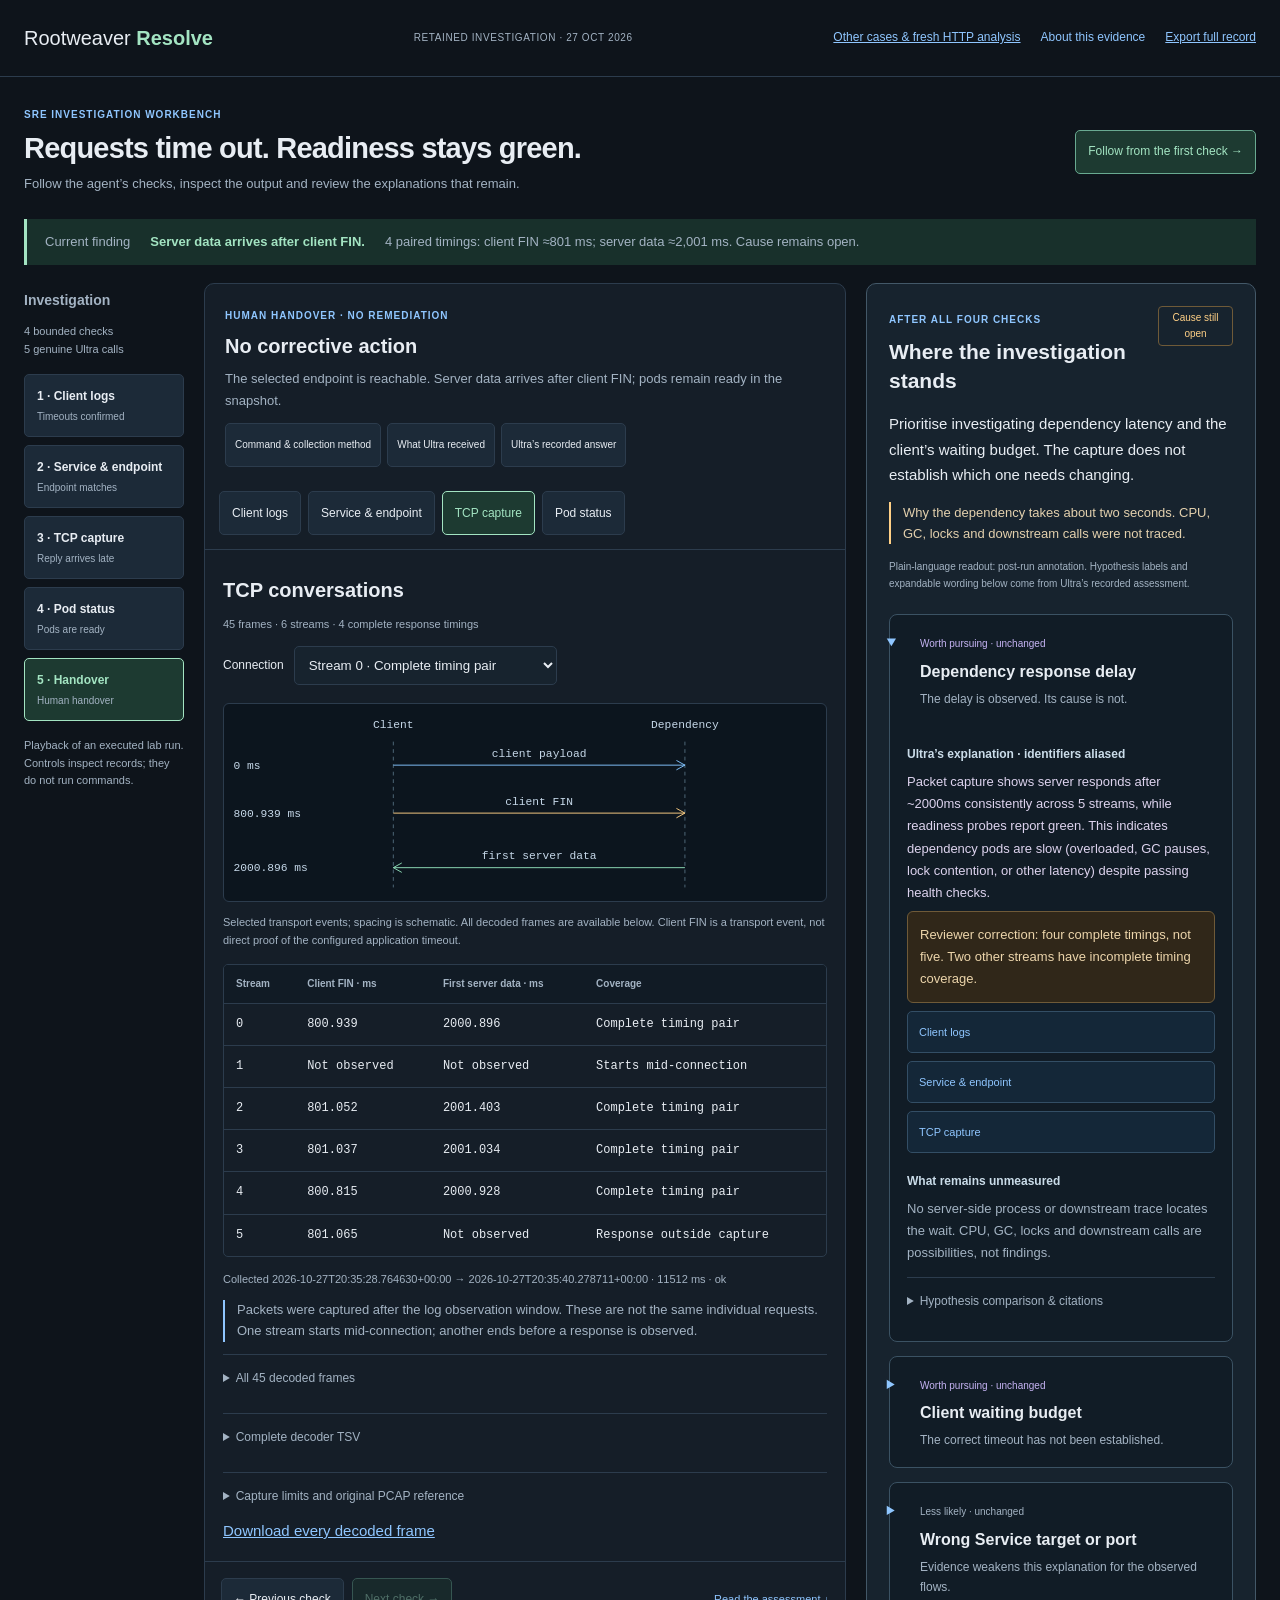
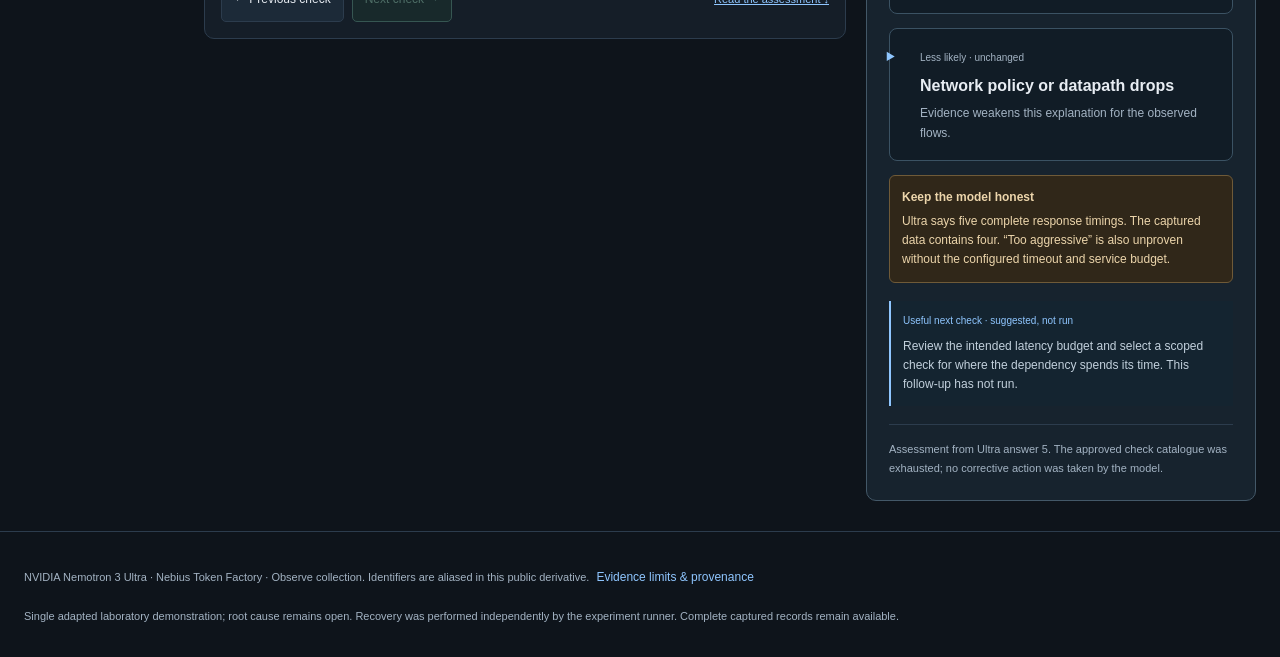
==== src/rootweaver_resolve/workspace/index.html @ 3020f9a6 "feat(resolve): VW-2321 package standalone app, CI and original research evidence provenance-harness:" ====
<!doctype html>
<html lang="en"><head><meta charset="utf-8"><meta name="viewport" content="width=device-width,initial-scale=1"><title>Rootweaver Resolve · Evidence workbench</title><link rel="icon" href="favicon.svg" type="image/svg+xml"><link rel="stylesheet" href="workbench.css"></head>
<body><a class="skip" href="#workspace">Skip to evidence</a>
<header><a class="brand" href="./">Rootweaver <b>Resolve</b></a><span class="run-badge">RETAINED INVESTIGATION · 27 OCT 2026</span><nav aria-label="Workspace"><a href="cases.html">Other cases &amp; fresh HTTP analysis</a><button id="about">About this evidence</button><a href="data/investigation/session.json" download="resolve-investigation.json">Export full record</a></nav></header>
<main><section class="case-heading"><div><span class="eyebrow">SRE INVESTIGATION WORKBENCH</span><h1>Requests time out. Readiness stays green.</h1><p>Follow the agent’s checks, inspect the output and review the explanations that remain.</p></div><button id="start" class="primary">Follow from the first check →</button></section>
<div class="finding"><span>Current finding</span><strong id="finding">Loading retained evidence…</strong><span id="finding-limit"></span></div>
<nav class="mobile-jumps" aria-label="Jump to investigation detail"><a href="#workspace">Inspect the evidence ↓</a><a href="#assessment-title">Read the assessment ↓</a></nav>
<p id="load-status" role="status">Loading the recorded investigation.</p>
<div id="app" class="workbench" hidden>
<aside class="steps"><h2>Investigation</h2><p class="scope">4 bounded checks<br>5 genuine Ultra calls</p><nav id="check-list" aria-label="Recorded investigation checks"></nav><p class="scope">Playback of an executed lab run. Controls inspect records; they do not run commands.</p></aside>
<section id="workspace" class="workspace" tabindex="-1" aria-label="Evidence workspace"><div class="check-heading"><span id="check-stage" class="eyebrow"></span><h2 id="check-title"></h2><p id="check-result"></p><div class="check-actions"><button id="method">Command &amp; collection method</button><button id="model-input">What Ultra received</button><button id="model-answer">Ultra’s recorded answer</button></div></div><div id="signal-tabs" class="signal-tabs" aria-label="Available evidence views"></div><p id="evidence-status" class="evidence-selection" role="status" hidden></p><div id="evidence" class="pane"></div><div class="step-actions"><button id="previous">← Previous check</button><button id="next" class="primary">Next check →</button><a href="#assessment-title">Read the assessment ↓</a></div></section>
<aside id="assessment" class="theories assessment-panel" aria-labelledby="assessment-title"></aside>
</div></main>
<footer>NVIDIA Nemotron 3 Ultra · Nebius Token Factory · Observe collection. Identifiers are aliased in this public derivative. <button id="limits">Evidence limits &amp; provenance</button><p>Single adapted laboratory demonstration; root cause remains open. Recovery was performed independently by the experiment runner. Complete captured records remain available.</p></footer>
<dialog id="drawer" aria-labelledby="drawer-title"><div class="drawer-heading"><h2 id="drawer-title"></h2><button id="close-drawer" aria-label="Close evidence details">Close ×</button></div><div id="drawer-body"></div></dialog>
<script type="module" src="workbench.mjs"></script></body></html>
---- src/rootweaver_resolve/workspace/workbench.css ----
:root{color-scheme:dark;--bg:#0e141b;--panel:#151e28;--border:#2c3c4d;--ink:#e8edf3;--muted:#a3b3c3;--blue:#8fc6ff;--green:#a3e4c2;--amber:#ffd086}*{box-sizing:border-box}body{margin:0;background:var(--bg);color:var(--ink);font:15px/1.6 -apple-system,BlinkMacSystemFont,'Segoe UI',sans-serif}header,main,footer,.option-nav{max-width:1600px;margin:auto}header{padding:24px 32px;display:flex;align-items:center;justify-content:space-between;gap:15px;border-bottom:1px solid var(--border)}a{color:var(--blue)}.brand{color:var(--ink);text-decoration:none;font-size:20px}.brand b{color:var(--green)}.prototype{font-size:10px;letter-spacing:.1em;color:var(--muted)}main{padding:0 32px}.option-nav{display:flex;gap:7px;flex-wrap:wrap;padding:16px 32px}.option-nav a{padding:9px 13px;border:1px solid var(--border);border-radius:6px;color:var(--muted);text-decoration:none;font-size:12px}.option-nav a[aria-current]{border-color:var(--green);background:#19342d;color:var(--green)}.intro{padding:24px 0 30px;max-width:980px}.eyebrow{font-size:10px;font-weight:650;letter-spacing:.1em;color:var(--blue)}h1{font-size:40px;line-height:1.2;letter-spacing:-.8px;margin:12px 0 16px;font-weight:620}h2{font-size:20px;line-height:1.4;margin:8px 0 12px}h3{font-size:14px;margin:8px 0}p{margin:8px 0;color:var(--muted)}.intro>p{max-width:80ch;font-size:16px}.intro .tradeoff{font-size:13px;border-left:2px solid var(--border);padding-left:14px;margin-top:16px}.options-grid{display:grid;grid-template-columns:repeat(3,minmax(0,1fr));gap:18px}.option-card{min-width:0;text-decoration:none;color:var(--ink);border:1px solid var(--border);border-radius:12px;padding:22px;background:var(--panel)}.option-card:hover{border-color:var(--blue)}.option-card.recommended{border-color:#75ac99;background:linear-gradient(120deg,#173028,#151e28)}.option-card h2{font-size:23px;margin-top:12px}.option-card small{color:var(--green);font-size:12px}.option-card p{font-size:14px;min-height:45px}.mini{height:170px;padding:16px;background:#0a1016;border:1px solid var(--border);border-radius:7px;font:11px/1.9 ui-monospace,Menlo,monospace;margin:22px 0;color:var(--muted)}.mini b,.mini i{display:block;font-style:normal;font-weight:400}.mini b{color:var(--green)}.mini hr{border:0;border-top:1px solid var(--border);margin:12px 0}.bench-mini{display:grid;grid-template-columns:1fr 2fr 1fr;gap:7px;padding:12px 8px;font-size:9px}.bench-mini>div{border-right:1px solid var(--border);padding-right:6px}.bench-mini>div:last-child{border:0}.research-note{padding:26px 0;margin-top:24px;border-top:1px solid var(--border)}.research-note>p{max-width:95ch}.sources{display:grid;grid-template-columns:repeat(2,minmax(0,1fr));gap:18px;padding:0;list-style:none}.sources li{border-left:2px solid var(--border);padding-left:14px}.sources p{font-size:13px;max-width:55ch}.sources a{font-size:14px}.finding{border-left:3px solid var(--green);background:#18302b;padding:13px 18px;display:flex;flex-wrap:wrap;gap:10px 20px;margin-bottom:22px;font-size:13px}.finding>span{color:var(--muted)}.finding>strong{color:var(--green)}.workbench{display:grid;grid-template-columns:150px minmax(0,1fr) 250px;gap:18px;align-items:start}.steps{padding:10px 4px;color:var(--muted);font-size:12px}.steps ol{padding-left:18px}.steps li{margin:18px 0}.workspace,.theories,.terminal,.notebook-cell{background:var(--panel);border:1px solid var(--border);border-radius:10px;min-width:0}.signal-tabs{display:flex;gap:7px;padding:14px;border-bottom:1px solid var(--border);flex-wrap:wrap}button{font:inherit;min-height:44px;color:var(--ink);background:#1c2a38;border:1px solid var(--border);border-radius:5px;padding:8px 12px;cursor:pointer;font-size:12px}button[aria-pressed=true]{background:#1d3a31;border-color:var(--green);color:var(--green)}.pane{padding:22px}.signal-head{display:flex;align-items:start;justify-content:space-between;gap:12px;margin-bottom:15px}.tag{font-size:10px;color:var(--green);border:1px solid #416351;border-radius:4px;padding:3px 7px;white-space:nowrap}.command{padding:12px 14px;background:#0a1119;border:1px solid var(--border);border-radius:5px;color:#b3d7ff;margin:12px 0;overflow-wrap:anywhere;font-size:12px}.command code{font:12px/1.6 ui-monospace,Menlo,monospace}.command>span{display:block;margin-top:8px;color:var(--muted);font-size:11px}.scope,.caption{font-size:11px;color:var(--muted);margin:12px 0;line-height:1.6}.table-scroll{width:100%;overflow:auto;border:1px solid var(--border);border-radius:5px;margin:14px 0}table{width:100%;border-collapse:collapse;font-size:12px;text-align:left;font-variant-numeric:tabular-nums}td,th{padding:11px 12px;border-bottom:1px solid var(--border);vertical-align:top}th{font-size:10px;color:var(--muted);font-weight:550;white-space:nowrap;background:#111b25}td{font-family:ui-monospace,Menlo,monospace;white-space:nowrap}tbody tr:last-child td{border-bottom:0}tbody tr:hover{background:#1a2a38}.amber{color:var(--amber)}details{border-top:1px solid var(--border);margin-top:12px;padding-top:2px;min-width:0}summary{cursor:pointer;font-size:12px;padding:12px 0;min-height:44px;color:var(--muted)}pre{white-space:pre;overflow:auto;max-height:500px;font:12px/1.8 ui-monospace,Menlo,monospace;border:1px solid var(--border);background:#0a1119;padding:16px;border-radius:5px;tab-size:2}.terminal-lines{color:#d9e5f2;font-size:13px;line-height:2;max-height:none}.evidence-links{display:flex;gap:12px;flex-wrap:wrap;font-size:11px;margin-top:18px}.evidence-links a{padding:8px 0;min-height:36px}.theories{padding:18px}.theories h2{font-size:17px}.theory{border-top:1px solid var(--border);padding:17px 0}.theory p,.next p{font-size:12px}.theory .tag{color:#c5b4f4;border-color:#625779}.theory.dim .tag{color:var(--muted);border-color:var(--border)}.next{margin-top:10px;border-left:2px solid var(--amber);padding-left:12px;font-size:12px}.next small{font-size:10px;color:var(--amber)}.transcript{max-width:1150px;margin:auto}.terminal,.notebook-cell{padding:25px;margin:0 0 22px}.interpretation{border-left:2px solid var(--blue);padding:8px 12px;margin-top:18px;font-size:13px;color:var(--muted)}.interpretation b{color:var(--blue);margin-right:12px}.notebook{max-width:1080px;margin:auto}.notebook-cell>h2{font-size:23px}.answer{font-size:14px}.ladder{border:1px solid var(--border);border-radius:6px;background:#0c151e;margin:18px 0 10px}.ladder svg{width:100%;display:block}.ladder text{fill:#c6d8e9;font:12px ui-monospace,Menlo,monospace}footer{padding:36px 32px;color:var(--muted);font-size:11px;border-top:1px solid var(--border);margin-top:30px}a:focus-visible,button:focus-visible,summary:focus-visible{outline:3px solid var(--amber);outline-offset:4px}[hidden]{display:none!important}.research-note td{white-space:normal;font-family:inherit}
@media(max-width:1150px){.workbench{grid-template-columns:minmax(0,1fr) 250px}.steps{display:none}.mini{font-size:10px}.bench-mini{font-size:8px}.option-card{padding:16px}.option-card h2{font-size:21px}}
@media(max-width:850px){header{padding:18px;align-items:start}.brand{font-size:18px}.prototype{max-width:140px;text-align:right;font-size:9px}.option-nav{padding:14px 18px;gap:5px}.option-nav a{font-size:11px;padding:8px 9px}main{padding:0 18px}h1{font-size:30px}.intro{padding:16px 0 22px}.intro>p{font-size:14px}.options-grid{grid-template-columns:1fr}.option-card h2{font-size:24px}.mini{font-size:12px}.bench-mini{font-size:10px}.option-card p{min-height:0}.workbench{grid-template-columns:1fr}.theories{order:2}.pane,.terminal,.notebook-cell{padding:16px}.signal-head{flex-direction:column;gap:4px}.signal-head h2{font-size:20px}.sources{grid-template-columns:1fr}.table-scroll td,.table-scroll th{padding:10px}.research-note{overflow:auto}.finding{display:grid;gap:5px}footer{padding:24px 18px}}
@media(prefers-reduced-motion:reduce){*{scroll-behavior:auto!important;animation:none!important}}

.workbench{grid-template-columns:118px minmax(0,1fr) minmax(345px,390px);gap:20px}.assessment-panel{padding:22px;background:#17232e;border-color:#435868}.assessment-heading{display:flex;gap:10px;align-items:start;justify-content:space-between}.assessment-heading h2{font-size:21px;line-height:1.35;margin:8px 0 16px}.assessment-heading .tag{white-space:normal;max-width:75px;flex-shrink:0;color:var(--amber);border-color:#6f5a38;text-align:center;font-size:10px}.assessment-lead{font-size:15px;line-height:1.7;color:var(--ink);margin:0 0 13px}.assessment-limit{font-size:13px;line-height:1.65;border-left:2px solid var(--amber);padding-left:12px;color:#e3d0ad;margin:14px 0}.attribution{font-size:10px;line-height:1.65;color:var(--muted);margin:15px 0 22px}.hypothesis-detail{border:1px solid #3b5263;background:#111c26;border-radius:8px;padding:0;margin:14px 0}.hypothesis-detail>summary{padding:16px;list-style-position:outside;margin-left:14px;color:var(--ink);font-size:14px}.hypothesis-detail>summary::marker{color:var(--blue)}.hypothesis-detail>summary strong{display:block;font-size:16px;line-height:1.4;margin:7px 0}.hypothesis-kicker{font-size:9px;letter-spacing:.08em;color:#c6b4f4}.summary-context{display:block;font-size:12px;line-height:1.65;font-weight:400;color:var(--muted)}.hypothesis-body{padding:0 17px 17px}.hypothesis-body h3{font-size:12px;color:#cadce9;margin:19px 0 6px}.hypothesis-body p{font-size:13px;line-height:1.7;margin:7px 0}.evidence-jump{display:block;text-align:left;color:var(--blue);background:#142738;border-color:#334e65;font-size:11px;padding:9px 11px;width:100%;min-height:42px;margin:8px 0;line-height:1.5}.evidence-jump span{float:right}.evidence-jump:hover{border-color:var(--blue);background:#1c3448}.proposed-check{padding:12px;border-left:2px solid var(--blue);background:#142430;margin:18px 0}.proposed-check>span{display:block;font-size:10px;color:var(--blue)}.proposed-check p{font-size:12px;color:#c2d0dc;margin-bottom:0}.verbatim{margin-top:15px}.verbatim summary{font-size:11px;color:var(--muted);line-height:1.6}.verbatim blockquote{margin:12px 0;padding-left:13px;border-left:2px solid #8571a8;font-size:12px;line-height:1.7;color:#d1c7e5}.verbatim .original-label{font-size:10px;color:#c6b4f4}.verbatim .review-correction{font-size:11px;padding:10px;border:1px solid #6f5a38;border-radius:5px;color:#ebd4ad}.review-correction strong{display:block;margin-bottom:4px}.less-likely{margin-top:22px}.less-likely>summary strong{display:block;font-size:13px;color:var(--ink)}.less-likely>summary span{display:block;font-size:11px;margin-top:5px}.assessment-footer{font-size:11px;line-height:1.7;margin:18px 0 0;padding-top:15px;border-top:1px solid var(--border)}.evidence-selection{padding:10px 16px;background:#19372d;color:var(--green);font-size:12px;border-bottom:1px solid #3d6855;margin:0}.evidence-focus{outline:3px solid var(--blue);outline-offset:4px}.intro{padding-bottom:22px}.intro>h1{max-width:29ch;font-size:34px}.steps{font-size:12px}.workspace .pane{padding:18px}
@media(max-width:1250px){.workbench{grid-template-columns:minmax(0,1fr) 350px;gap:16px}.steps{display:none}.assessment-panel{padding:18px}}
@media(max-width:1000px){.workbench{grid-template-columns:minmax(0,1fr)}.assessment-panel{width:100%;max-width:none}.assessment-heading .tag{max-width:none}.assessment-lead{max-width:75ch}.assessment-panel .hypothesis-detail,.assessment-panel .less-likely{max-width:none}.assessment-panel .hypothesis-body p{max-width:75ch}}
@media(max-width:600px){.intro>h1{font-size:28px}.assessment-panel{padding:17px}.assessment-heading h2{font-size:21px}.assessment-heading .tag{max-width:76px}.hypothesis-detail>summary{padding:15px 12px;margin-left:17px}.hypothesis-detail>summary strong{font-size:17px}.hypothesis-body{padding:0 15px 17px}.hypothesis-body p{font-size:14px}.summary-context{font-size:13px}.evidence-jump{min-height:44px;font-size:12px}.proposed-check p{font-size:13px}.verbatim blockquote{font-size:13px}}

/* Integrated workbench: retain Option B proportions with a compact incident header. */
header{padding:16px 24px;max-width:none}header nav{display:flex;gap:16px;align-items:center;font-size:12px}header nav button,footer button{background:none;border:0;color:var(--blue);padding:4px;font-size:12px}main{max-width:1800px;padding:0 24px}.run-badge{font-size:10px;color:var(--muted);letter-spacing:.06em}.case-heading{display:flex;justify-content:space-between;align-items:center;gap:24px;padding:24px 0 16px}.case-heading h1{font-size:29px;margin:6px 0 8px}.case-heading p{font-size:13px}.primary{border-color:#69aa91;background:#1d3a31;color:var(--green)}.finding{margin-bottom:18px}.workbench{grid-template-columns:160px minmax(0,1fr) minmax(345px,390px)}.steps{padding:0}.steps h2{font-size:14px}.steps nav{display:grid;gap:8px;margin:16px 0}.steps button{text-align:left;line-height:1.5;padding:12px;display:block;width:100%;font-size:12px}.steps button strong,.steps button small{display:block}.steps button small{font-size:10px;color:var(--muted);margin-top:4px}.steps button[aria-current=step]{border-color:var(--green);background:#1d3a31;color:var(--green)}.check-heading{padding:18px 20px 10px}.check-heading h2{font-size:20px;margin:6px 0}.check-heading p{font-size:13px;line-height:1.65}.check-actions{display:flex;gap:6px;flex-wrap:wrap;margin-top:12px}.check-actions button{font-size:10px;padding:7px 9px}.signal-tabs button{font-size:12px}.step-actions{padding:16px;border-top:1px solid var(--border);display:flex;align-items:center;gap:8px;flex-wrap:wrap}.step-actions a{margin-left:auto;font-size:11px}.step-actions button:disabled{opacity:.4;cursor:default}.log-controls{display:flex;gap:12px;align-items:center;flex-wrap:wrap;font-size:12px}.log-controls input[type=search]{width:min(100%,220px);background:#0a1119;border:1px solid var(--border);color:var(--ink);padding:12px;border-radius:5px}.log-controls input[type=checkbox]{accent-color:var(--green)}.pane h3{font-size:15px}.pane .summary-note{font-size:13px;border-left:2px solid var(--blue);padding-left:12px}.table-scroll:focus{outline:3px solid var(--blue);outline-offset:3px}.stream-choice{display:flex;align-items:center;gap:10px;font-size:12px}.stream-choice select{background:#17232e;color:var(--ink);padding:10px;border:1px solid var(--border);border-radius:5px}.model-caveat{border:1px solid #6f5a38;background:#302719;padding:12px;font-size:12px;color:#ecd5ab;border-radius:6px;margin:14px 0}.model-caveat strong{display:block;margin-bottom:5px}.model-stage{font-size:11px;color:var(--muted)}.hypothesis-body .model-explanation{font-size:13px;color:#ddd3ee}.hypothesis-status{font-size:10px;color:#c6b4f4}.hypothesis-status.weakened{color:var(--muted)}.scope time{white-space:nowrap}dialog{background:var(--panel);color:var(--ink);border:1px solid #587086;border-radius:10px;width:min(850px,calc(100vw - 30px));max-height:90vh;padding:0}dialog::backdrop{background:#030910cc}.drawer-heading{display:flex;position:sticky;top:0;z-index:1;justify-content:space-between;align-items:start;gap:12px;background:#182631;padding:20px;border-bottom:1px solid var(--border)}#drawer-body{padding:20px}#drawer-body p,#drawer-body li{font-size:13px;line-height:1.7}#drawer-body pre{max-height:55vh}#drawer-body dl{font-size:12px;display:grid;grid-template-columns:120px minmax(0,1fr);gap:9px}#drawer-body dd{margin:0;overflow-wrap:anywhere}.skip{position:absolute;left:16px;top:-100px;background:#fff;color:#000;padding:12px;z-index:100}.skip:focus{top:10px}button:focus-visible,a:focus-visible,summary:focus-visible,input:focus-visible,select:focus-visible{outline:3px solid var(--amber);outline-offset:3px}.assessment-panel h2{scroll-margin-top:20px}.assessment-panel{min-width:0}footer{max-width:1800px;padding:24px;font-size:11px}.scope strong{color:var(--ink)}
@media(max-width:1250px){.workbench{grid-template-columns:140px minmax(0,1fr) 340px;gap:14px}.steps{display:block}header nav{gap:10px}.run-badge{display:none}.assessment-panel{padding:16px}}
@media(max-width:1050px){.workbench{grid-template-columns:minmax(0,1fr) 340px}.steps{grid-column:1/-1}.steps nav{display:flex;margin:8px 0;gap:6px}.steps button{flex:1;width:auto;padding:9px}.steps>h2,.steps>p{display:none}.case-heading h1{font-size:26px}.case-heading{gap:12px}.case-heading>button{max-width:140px}}
@media(max-width:800px){header{padding:12px 16px;flex-wrap:wrap;gap:8px}header nav{width:100%;justify-content:space-between;font-size:10px;gap:8px}header nav button{font-size:10px}main{padding:0 14px}.case-heading{padding:18px 0 12px;display:block}.case-heading h1{font-size:25px}.case-heading>button{max-width:none;margin-top:8px}.workbench{grid-template-columns:minmax(0,1fr);gap:14px}.steps nav{display:grid;grid-template-columns:repeat(3,minmax(0,1fr))}.steps button{font-size:10px}.steps button small{font-size:9px}.check-heading{padding:16px 14px 8px}.check-heading h2{font-size:20px}.signal-tabs{padding:12px;gap:6px}.signal-tabs button{padding:8px;font-size:11px}.assessment-panel{order:initial;padding:17px}.finding{font-size:12px;padding:12px}.pane{padding:14px!important}dialog{width:100%;max-height:92dvh;margin:auto 0 0;border-radius:14px 14px 0 0}.drawer-heading,#drawer-body{padding:16px}.drawer-heading h2{font-size:18px}footer{padding:20px 14px}.log-controls input[type=search]{width:100%}}

.mobile-jumps{display:none}@media(max-width:800px){.mobile-jumps{display:flex;gap:12px;margin:0 0 14px;font-size:12px}.mobile-jumps a{display:inline-flex;align-items:center;min-height:44px;padding:7px 10px;border:1px solid var(--border);border-radius:5px}}
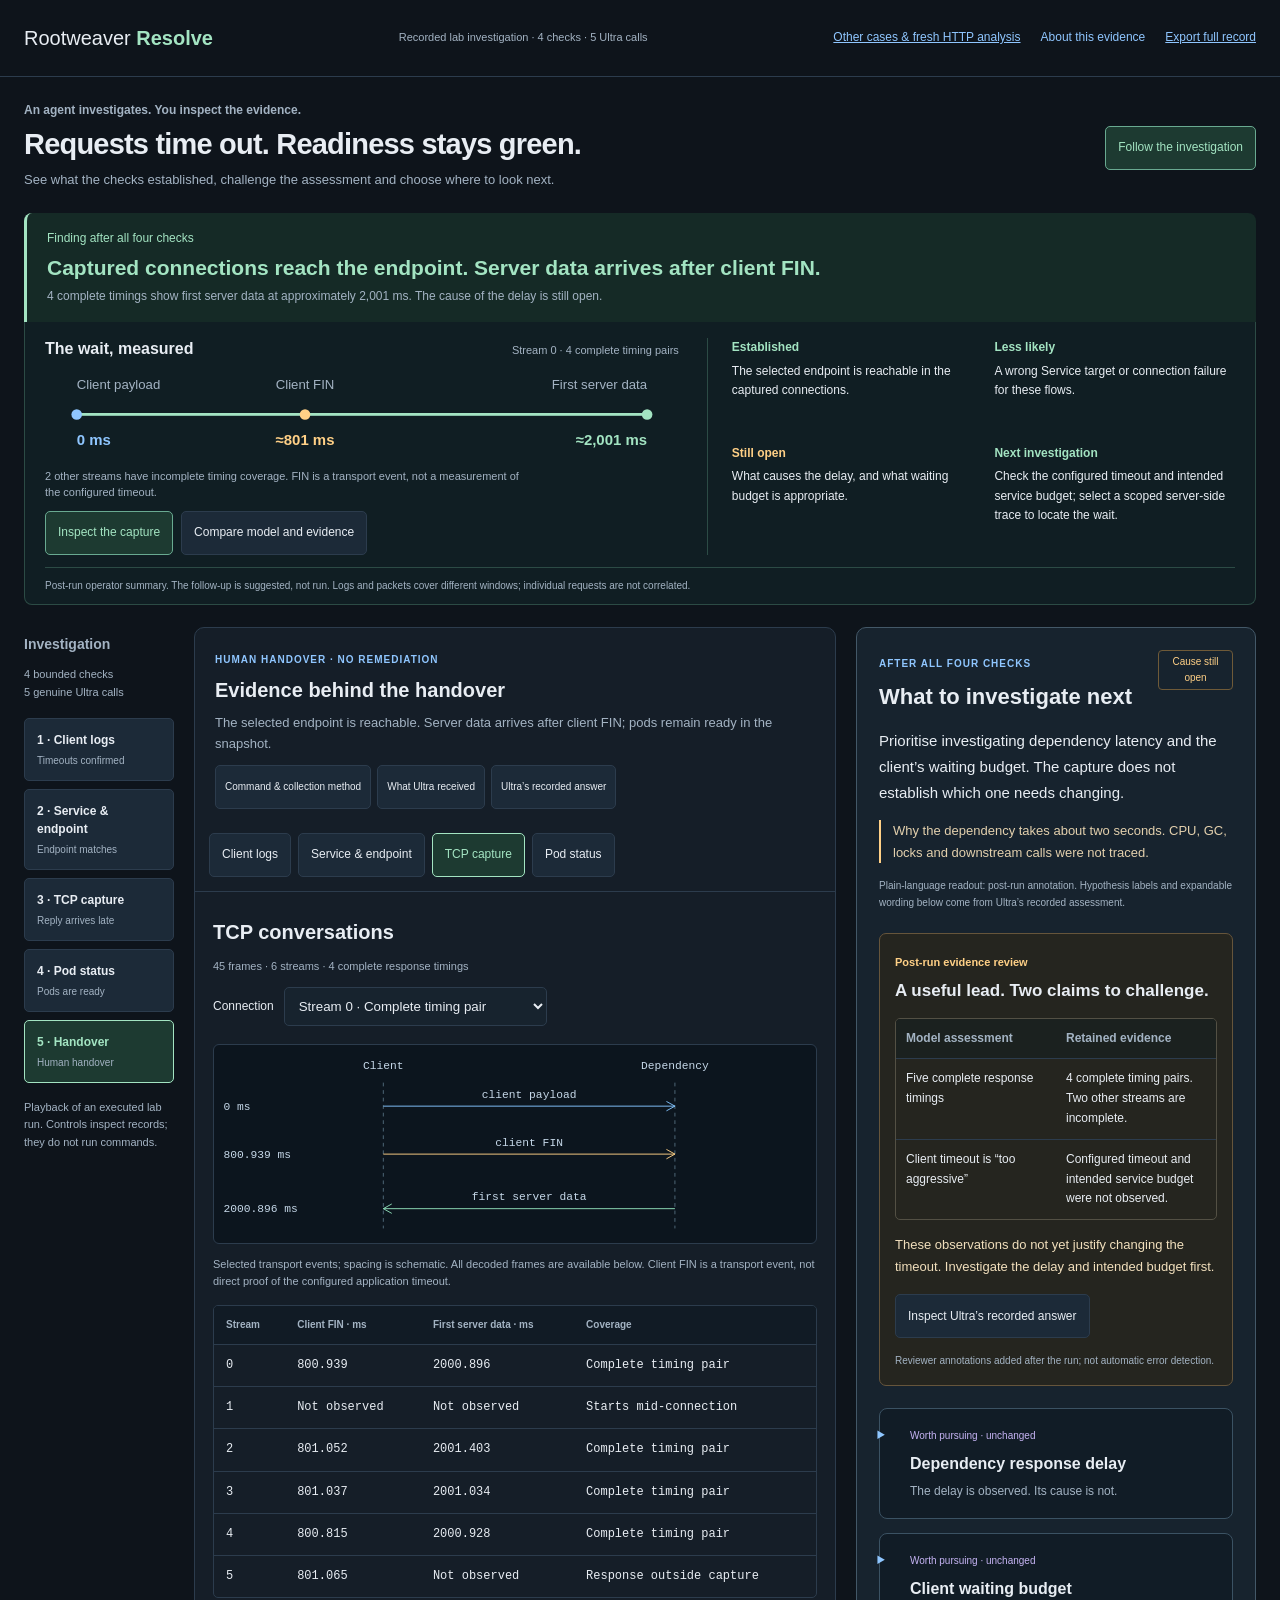
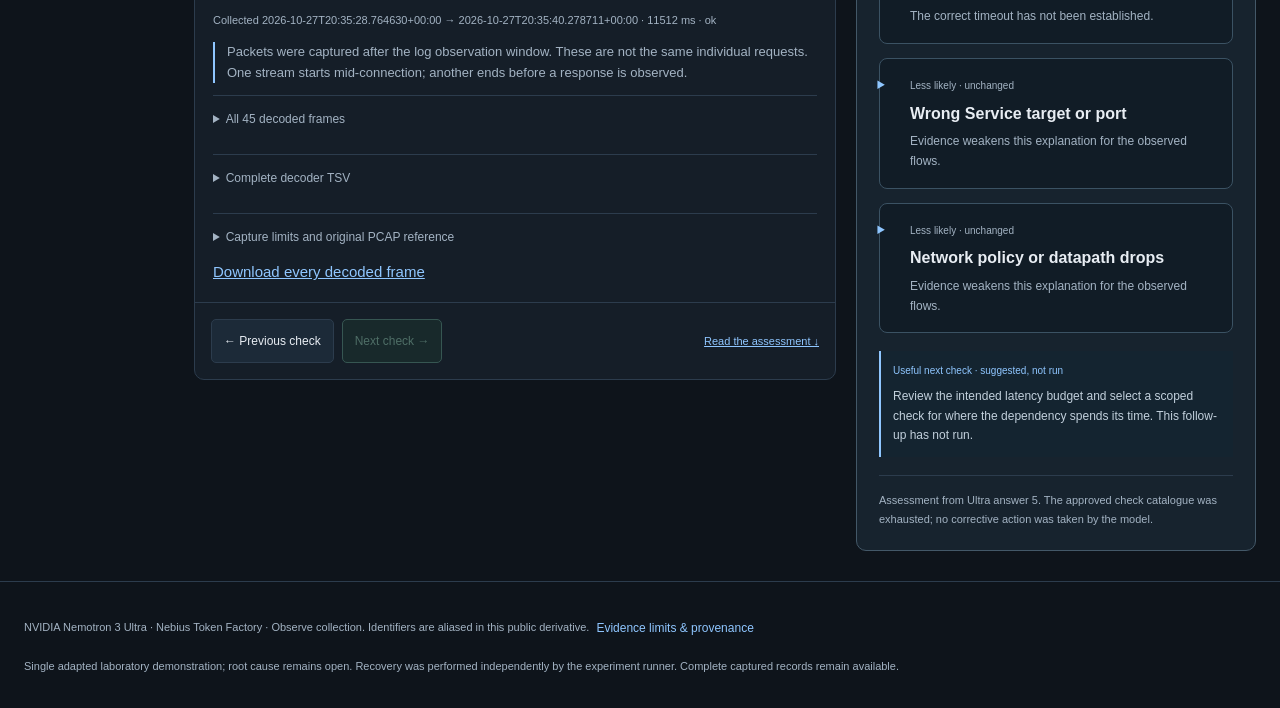
==== commit 7072d662: "feat(resolve): VW-2321 lead with measured findings and refresh narrated review provenance-harness: c" ====
--- a/src/rootweaver_resolve/workspace/index.html
+++ b/src/rootweaver_resolve/workspace/index.html
@@ -1,14 +1,15 @@
 <!doctype html>
 <html lang="en"><head><meta charset="utf-8"><meta name="viewport" content="width=device-width,initial-scale=1"><title>Rootweaver Resolve · Evidence workbench</title><link rel="icon" href="favicon.svg" type="image/svg+xml"><link rel="stylesheet" href="workbench.css"></head>
 <body><a class="skip" href="#workspace">Skip to evidence</a>
-<header><a class="brand" href="./">Rootweaver <b>Resolve</b></a><span class="run-badge">RETAINED INVESTIGATION · 27 OCT 2026</span><nav aria-label="Workspace"><a href="cases.html">Other cases &amp; fresh HTTP analysis</a><button id="about">About this evidence</button><a href="data/investigation/session.json" download="resolve-investigation.json">Export full record</a></nav></header>
-<main><section class="case-heading"><div><span class="eyebrow">SRE INVESTIGATION WORKBENCH</span><h1>Requests time out. Readiness stays green.</h1><p>Follow the agent’s checks, inspect the output and review the explanations that remain.</p></div><button id="start" class="primary">Follow from the first check →</button></section>
-<div class="finding"><span>Current finding</span><strong id="finding">Loading retained evidence…</strong><span id="finding-limit"></span></div>
+<header><a class="brand" href="./">Rootweaver <b>Resolve</b></a><span class="run-badge">Recorded lab investigation · 4 checks · 5 Ultra calls</span><nav aria-label="Workspace"><a href="cases.html">Other cases &amp; fresh HTTP analysis</a><button id="about">About this evidence</button><a href="data/investigation/session.json" download="resolve-investigation.json">Export full record</a></nav></header>
+<main><section class="case-heading"><div><span class="eyebrow">An agent investigates. You inspect the evidence.</span><h1>Requests time out. Readiness stays green.</h1><p>See what the checks established, challenge the assessment and choose where to look next.</p></div><button id="start" class="primary">Follow the investigation</button></section>
+<div class="finding" role="region" aria-label="Current finding"><span id="finding-stage">Finding after all four checks</span><strong id="finding">Loading retained evidence…</strong><span id="finding-limit"></span></div>
+<section id="overview" class="finding-overview" aria-label="Measured packet finding and handover" hidden></section>
 <nav class="mobile-jumps" aria-label="Jump to investigation detail"><a href="#workspace">Inspect the evidence ↓</a><a href="#assessment-title">Read the assessment ↓</a></nav>
 <p id="load-status" role="status">Loading the recorded investigation.</p>
 <div id="app" class="workbench" hidden>
 <aside class="steps"><h2>Investigation</h2><p class="scope">4 bounded checks<br>5 genuine Ultra calls</p><nav id="check-list" aria-label="Recorded investigation checks"></nav><p class="scope">Playback of an executed lab run. Controls inspect records; they do not run commands.</p></aside>
-<section id="workspace" class="workspace" tabindex="-1" aria-label="Evidence workspace"><div class="check-heading"><span id="check-stage" class="eyebrow"></span><h2 id="check-title"></h2><p id="check-result"></p><div class="check-actions"><button id="method">Command &amp; collection method</button><button id="model-input">What Ultra received</button><button id="model-answer">Ultra’s recorded answer</button></div></div><div id="signal-tabs" class="signal-tabs" aria-label="Available evidence views"></div><p id="evidence-status" class="evidence-selection" role="status" hidden></p><div id="evidence" class="pane"></div><div class="step-actions"><button id="previous">← Previous check</button><button id="next" class="primary">Next check →</button><a href="#assessment-title">Read the assessment ↓</a></div></section>
+<section id="workspace" class="workspace" tabindex="-1" aria-label="Evidence workspace"><div class="check-heading"><span id="check-stage" class="eyebrow"></span><h2 id="check-title"></h2><p id="check-result"></p><div class="check-actions"><button id="method">Command &amp; collection method</button><button id="model-input">What Ultra received</button><button id="model-answer">Ultra’s recorded answer</button></div></div><div id="signal-tabs" class="signal-tabs" aria-label="Available evidence views"></div><p id="evidence-status" class="evidence-selection" role="status" hidden></p><div id="mobile-assessment" class="mobile-assessment" hidden></div><div id="evidence" class="pane"></div><div class="step-actions"><button id="previous">← Previous check</button><button id="next" class="primary">Next check →</button><a href="#assessment-title">Read the assessment ↓</a></div></section>
 <aside id="assessment" class="theories assessment-panel" aria-labelledby="assessment-title"></aside>
 </div></main>
 <footer>NVIDIA Nemotron 3 Ultra · Nebius Token Factory · Observe collection. Identifiers are aliased in this public derivative. <button id="limits">Evidence limits &amp; provenance</button><p>Single adapted laboratory demonstration; root cause remains open. Recovery was performed independently by the experiment runner. Complete captured records remain available.</p></footer>
--- a/src/rootweaver_resolve/workspace/workbench.css
+++ b/src/rootweaver_resolve/workspace/workbench.css
@@ -15,3 +15,25 @@
 @media(max-width:800px){header{padding:12px 16px;flex-wrap:wrap;gap:8px}header nav{width:100%;justify-content:space-between;font-size:10px;gap:8px}header nav button{font-size:10px}main{padding:0 14px}.case-heading{padding:18px 0 12px;display:block}.case-heading h1{font-size:25px}.case-heading>button{max-width:none;margin-top:8px}.workbench{grid-template-columns:minmax(0,1fr);gap:14px}.steps nav{display:grid;grid-template-columns:repeat(3,minmax(0,1fr))}.steps button{font-size:10px}.steps button small{font-size:9px}.check-heading{padding:16px 14px 8px}.check-heading h2{font-size:20px}.signal-tabs{padding:12px;gap:6px}.signal-tabs button{padding:8px;font-size:11px}.assessment-panel{order:initial;padding:17px}.finding{font-size:12px;padding:12px}.pane{padding:14px!important}dialog{width:100%;max-height:92dvh;margin:auto 0 0;border-radius:14px 14px 0 0}.drawer-heading,#drawer-body{padding:16px}.drawer-heading h2{font-size:18px}footer{padding:20px 14px}.log-controls input[type=search]{width:100%}}
 
 .mobile-jumps{display:none}@media(max-width:800px){.mobile-jumps{display:flex;gap:12px;margin:0 0 14px;font-size:12px}.mobile-jumps a{display:inline-flex;align-items:center;min-height:44px;padding:7px 10px;border:1px solid var(--border);border-radius:5px}}
+
+/* Finding-first review: one measured visual, then the original Option B trail. */
+.case-heading{padding-top:20px;padding-bottom:14px}.case-heading .eyebrow{font-size:12px;letter-spacing:0;text-transform:none;color:var(--muted)}
+.finding{display:grid;grid-template-columns:1fr;gap:5px;padding:16px 20px;margin-bottom:0;border-radius:8px 8px 0 0;background:#152a26}
+.finding>strong{font-size:21px;line-height:1.4;font-weight:600;max-width:85ch}.finding>span{font-size:12px}.finding>span:first-child{color:var(--green)}
+.finding-overview{display:grid;grid-template-columns:minmax(0,1.2fr) minmax(320px,1fr);gap:0 28px;background:#101e23;border:1px solid #2c4b45;border-top:0;border-radius:0 0 8px 8px;padding:16px 20px 10px;margin-bottom:22px}
+.timing-heading{display:flex;align-items:baseline;justify-content:space-between;gap:10px}.timing-heading h2{font-size:16px;margin:0}.timing-coverage{font-size:11px;color:var(--muted)}
+.timing-overview svg{display:block;width:100%;max-height:150px;margin-top:5px;overflow:visible}.timing-overview svg text{fill:var(--ink);font:600 17px -apple-system,BlinkMacSystemFont,'Segoe UI',sans-serif}.timing-overview svg .event-label{font-size:15px;font-weight:450;fill:var(--muted)}
+.time-baseline{stroke:#3c555d;stroke-width:3}.time-reveal{stroke:var(--green);stroke-width:3;stroke-dasharray:1;stroke-dashoffset:0;animation:trace-time 1.8s ease-out 1}.timing-overview svg .payload{fill:var(--blue)}.timing-overview svg .fin{fill:var(--amber)}.timing-overview svg .response{fill:var(--green)}
+@keyframes trace-time{from{stroke-dashoffset:1}to{stroke-dashoffset:0}}
+.timing-limit{font-size:11px;line-height:1.5;max-width:78ch;margin:0 0 10px}.overview-actions{display:flex;flex-wrap:wrap;gap:8px}.overview-actions button{font-size:12px}
+.outcome-readout{margin:0;display:grid;grid-template-columns:1fr 1fr;gap:14px 22px;padding:0 0 0 24px;border-left:1px solid #2c4b45}.outcome-readout div{min-width:0}.outcome-readout dt{font-size:12px;font-weight:650;color:var(--green);margin-bottom:4px}.outcome-readout div:nth-child(3) dt{color:var(--amber)}.outcome-readout dd{margin:0;font-size:12px;line-height:1.65;color:var(--ink)}
+.overview-attribution{grid-column:1/-1;font-size:10px;color:var(--muted);margin:12px 0 0;padding-top:10px;border-top:1px solid #2c4b45}
+.workbench{grid-template-columns:150px minmax(0,1fr) minmax(350px,400px)}.assessment-panel{background:#17232e}.assessment-heading h2{font-size:22px}.assessment-lead{font-size:15px;line-height:1.75}.hypothesis-detail>summary{font-size:13px}.hypothesis-detail>summary strong{font-size:16px}.hypothesis-status{text-transform:none;letter-spacing:0}
+.model-comparison{margin:18px 0 22px;padding:15px;border:1px solid #66553b;border-radius:7px;background:#25251f;scroll-margin-top:20px}.model-comparison h3{font-size:17px;line-height:1.5;margin:5px 0 12px}.model-comparison .eyebrow{letter-spacing:0;font-size:11px;color:var(--amber)}.model-comparison table{table-layout:fixed}.model-comparison td,.model-comparison th{white-space:normal;font-family:inherit;overflow-wrap:anywhere;padding:10px;font-size:12px;line-height:1.65}.model-comparison th{background:#1b211f;color:var(--muted)}.model-comparison .table-scroll{border-color:#535044}.comparison-consequence{color:#f1dfbc;font-size:13px;line-height:1.7}.model-comparison .attribution{margin-bottom:0}.model-comparison button{margin-top:8px}
+.mobile-assessment{display:none}.check-actions{margin-top:10px}.run-badge{letter-spacing:0;text-transform:none;font-size:11px}
+@media(min-width:801px) and (max-width:1200px){.workbench{grid-template-columns:130px minmax(0,1fr) 340px;gap:14px}.finding-overview{grid-template-columns:1.15fr 1fr;gap:0 18px}.outcome-readout{padding-left:16px;gap:12px}.finding>strong{font-size:19px}}
+@media(max-width:1050px){.workbench{grid-template-columns:minmax(0,1fr) 340px}.steps{grid-column:1/-1}.finding-overview{grid-template-columns:1fr}.outcome-readout{border-left:0;border-top:1px solid #2c4b45;padding:15px 0 0;margin-top:16px;grid-template-columns:repeat(4,1fr)}}
+@media(max-width:800px){.case-heading{padding-top:14px}.case-heading h1{font-size:25px;line-height:1.25}.case-heading p{font-size:13px}.case-heading>button{margin-top:4px}.case-heading .eyebrow{font-size:11px}.finding{padding:13px 14px}.finding>strong{font-size:19px;line-height:1.45}.finding>span{font-size:11px}.finding-overview{padding:13px 14px 10px;margin-bottom:14px}.timing-heading{display:block}.timing-heading h2{font-size:15px}.timing-coverage{font-size:10px}.timing-overview svg{margin:10px -5px;width:calc(100% + 10px)}.timing-overview svg text{font-size:31px}.timing-overview svg .event-label{font-size:28px}.timing-limit{font-size:11px}.outcome-readout{grid-template-columns:1fr 1fr;gap:16px}.outcome-readout dd{font-size:12px}.overview-actions button{flex:1;padding:8px;font-size:11px}.overview-attribution{font-size:10px}.workbench{grid-template-columns:minmax(0,1fr)}.mobile-assessment{display:block;margin:12px 14px 0;padding:12px;border-left:2px solid var(--blue);background:#172831;font-size:13px}.mobile-assessment p{font-size:13px;line-height:1.7}.mobile-assessment .attribution{font-size:11px}.mobile-jumps{display:none}.model-comparison td,.model-comparison th{font-size:12px}}
+@media(prefers-reduced-motion:reduce){.time-reveal{animation:none}}
+
+@media(max-width:800px){header .run-badge{display:block;width:100%;order:1;font-size:11px}header nav{order:2}}
